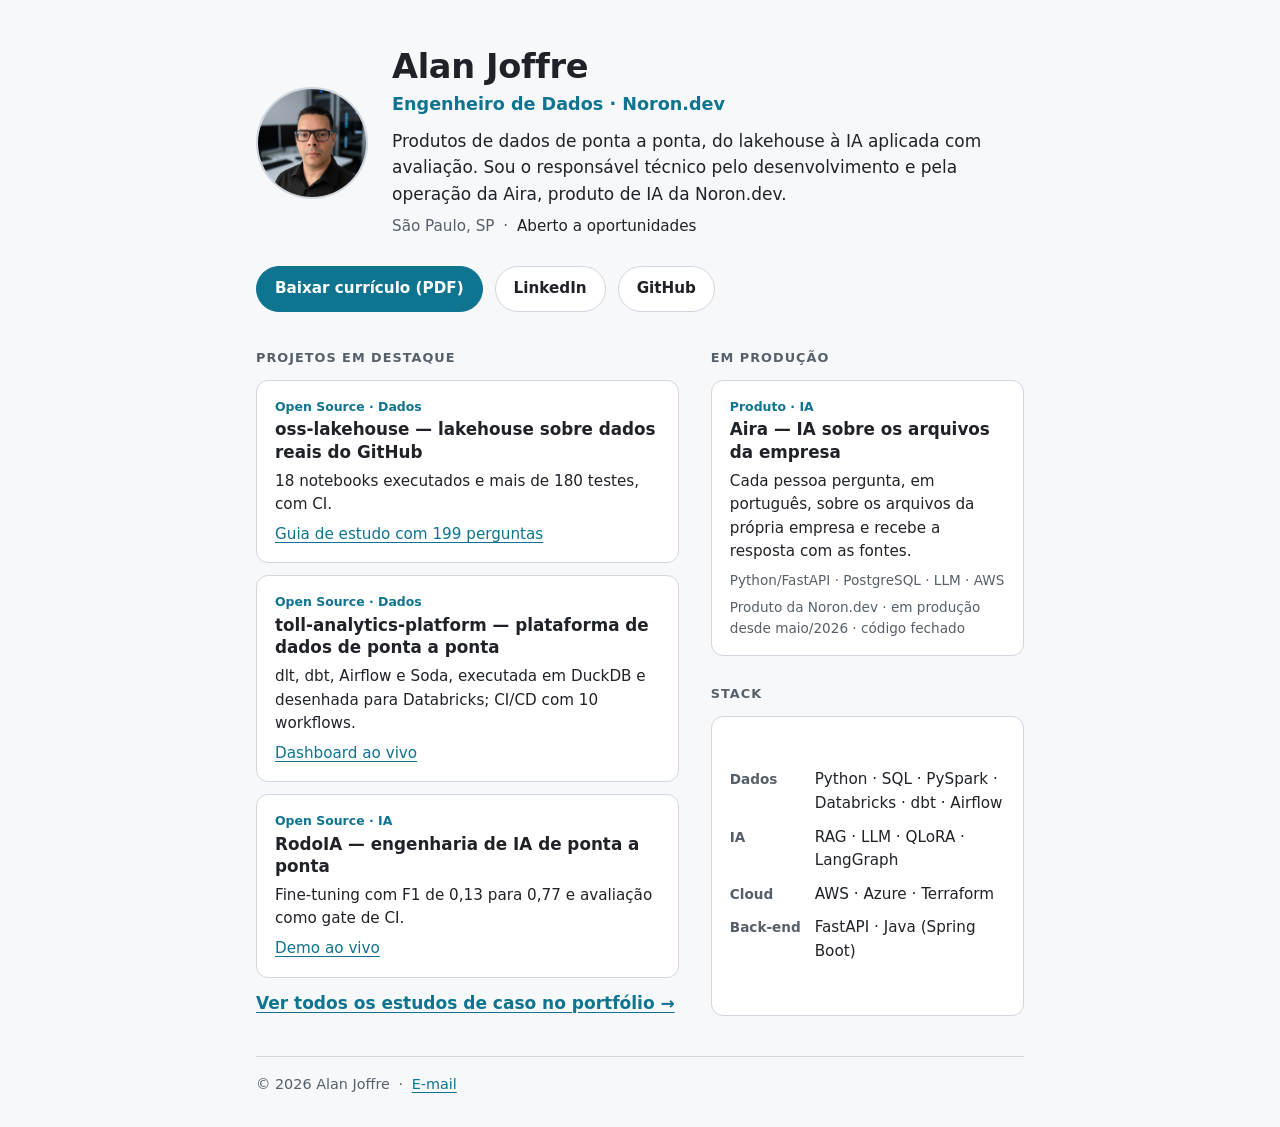
==== index.html @ bff1f3aa "Currículo: toll sem apply, stack no lugar certo, Kafka/Terraform/Power BI na SWM e IA sem nome de mo" ====
<!DOCTYPE html>
<html lang="pt-BR">
  <head>
    <meta charset="UTF-8" />
    <meta name="viewport" content="width=device-width, initial-scale=1.0" />
    <meta name="color-scheme" content="dark light" />

    <title>Alan Joffre · Engenheiro de Dados</title>
    <meta name="description" content="Alan Joffre, Engenheiro de Dados na Noron.dev: lakehouse, Data Quality e IA aplicada com avaliação." />
    <meta name="author" content="Alan Joffre" />

    <!-- Open Graph -->
    <meta property="og:type" content="website" />
    <meta property="og:url" content="https://alanjoffre.github.io/my-profile/" />
    <meta property="og:title" content="Alan Joffre · Engenheiro de Dados" />
    <meta property="og:description" content="Alan Joffre, Engenheiro de Dados na Noron.dev: lakehouse, Data Quality e IA aplicada com avaliação." />
    <meta property="og:image" content="https://alanjoffre.github.io/my-profile/assets/avatar-2026.jpg" />
    <meta name="twitter:card" content="summary" />

    <link rel="icon" href="./assets/avatar-2026.jpg" />
    <link rel="stylesheet" href="style.css" />
  </head>
  <body>
    <main id="container">
      <header class="hero">
        <img class="avatar" src="./assets/avatar-2026.jpg" alt="Alan Joffre" width="112" height="112" />
        <div class="hero-text">
          <h1>Alan Joffre</h1>
          <p class="role">Engenheiro de Dados · Noron.dev</p>
          <p class="tagline">
            Produtos de dados de ponta a ponta, do lakehouse à IA aplicada com avaliação. Sou o responsável técnico pelo
            desenvolvimento e pela operação da Aira, produto de IA da Noron.dev.
          </p>
          <p class="meta">São Paulo, SP <span class="sep">·</span> <span class="open">Aberto a oportunidades</span></p>
        </div>
      </header>

      <nav class="actions" aria-label="Links principais">
        <a class="btn primary" href="./assets/curriculo_alanjoffre_ptbr.pdf" target="_blank" rel="noopener">Baixar currículo (PDF)</a>
        <a class="btn" href="https://www.linkedin.com/in/alanjoffre" target="_blank" rel="noopener">LinkedIn</a>
        <a class="btn" href="https://github.com/alanjoffre" target="_blank" rel="noopener">GitHub</a>
      </nav>

      <div class="grid">
        <section class="projects" aria-labelledby="t-projetos">
          <h2 id="t-projetos">Projetos em destaque</h2>

          <article class="card">
            <p class="tag">Open Source · Dados</p>
            <h3><a href="https://github.com/alanjoffre/oss-lakehouse" target="_blank" rel="noopener">oss-lakehouse — lakehouse sobre dados reais do GitHub</a></h3>
            <p>18 notebooks executados e mais de 180 testes, com CI.</p>
            <p class="more"><a href="https://github.com/alanjoffre/oss-lakehouse/blob/main/GUIA_DE_ESTUDO.md" target="_blank" rel="noopener">Guia de estudo com 199 perguntas</a></p>
          </article>

          <article class="card">
            <p class="tag">Open Source · Dados</p>
            <h3><a href="https://github.com/alanjoffre/toll-analytics-platform" target="_blank" rel="noopener">toll-analytics-platform — plataforma de dados de ponta a ponta</a></h3>
            <p>dlt, dbt, Airflow e Soda, executada em DuckDB e desenhada para Databricks; CI/CD com 10 workflows.</p>
            <p class="more"><a href="https://alanjoffre.github.io/toll-analytics-platform/" target="_blank" rel="noopener">Dashboard ao vivo</a></p>
          </article>

          <article class="card">
            <p class="tag">Open Source · IA</p>
            <h3><a href="https://github.com/alanjoffre/rodoia" target="_blank" rel="noopener">RodoIA — engenharia de IA de ponta a ponta</a></h3>
            <p>Fine-tuning com F1 de 0,13 para 0,77 e avaliação como gate de CI.</p>
            <p class="more"><a href="https://huggingface.co/spaces/alanjoffre/rodoia-rag" target="_blank" rel="noopener">Demo ao vivo</a></p>
          </article>

          <p class="all"><a href="https://github.com/alanjoffre/portfolio" target="_blank" rel="noopener">Ver todos os estudos de caso no portfólio →</a></p>
        </section>

        <aside class="side">
          <section aria-labelledby="t-producao">
            <h2 id="t-producao">Em produção</h2>
            <article class="card">
              <p class="tag">Produto · IA</p>
              <h3>Aira — IA sobre os arquivos da empresa</h3>
              <p>Cada pessoa pergunta, em português, sobre os arquivos da própria empresa e recebe a resposta com as fontes.</p>
              <p class="facts">Python/FastAPI · PostgreSQL · LLM · AWS</p>
              <p class="facts">Produto da Noron.dev · em produção desde maio/2026 · código fechado</p>
            </article>
          </section>

          <section aria-labelledby="t-stack">
            <h2 id="t-stack">Stack</h2>
            <dl class="stack card">
              <dt>Dados</dt><dd>Python · SQL · PySpark · Databricks · dbt · Airflow</dd>
              <dt>IA</dt><dd>RAG · LLM · QLoRA · LangGraph</dd>
              <dt>Cloud</dt><dd>AWS · Azure · Terraform</dd>
              <dt>Back-end</dt><dd>FastAPI · Java (Spring Boot)</dd>
            </dl>
          </section>
        </aside>
      </div>

      <footer>
        <span>© <span id="year">2026</span> Alan Joffre</span>
        <span class="sep">·</span>
        <a href="mailto:alanjoffre01@gmail.com">E-mail</a>
      </footer>
    </main>

    <script src="script.js"></script>
  </body>
</html>
---- style.css ----
/* Página pessoal de Alan Joffre: cartão em uma página, fonte do sistema, tema escuro e claro. */
:root {
  --bg: #0d1117;
  --surface: #161b22;
  --border: #30363d;
  --text: #e6edf3;
  --muted: #9aa5b1;
  --accent: #22d3ee;
  --accent-ink: #0d1117;
  --link: #67e8f9;
  --radius: 12px;
  --font: system-ui, -apple-system, "Segoe UI", Roboto, "Helvetica Neue", Arial, sans-serif;
}

@media (prefers-color-scheme: light) {
  :root {
    --bg: #f6f8fa;
    --surface: #ffffff;
    --border: #d0d7de;
    --text: #1f2328;
    --muted: #57606a;
    --accent: #0e7490;
    --accent-ink: #ffffff;
    --link: #0e7490;
  }
}

* { box-sizing: border-box; }

html { -webkit-text-size-adjust: 100%; }

body {
  margin: 0;
  background: var(--bg);
  color: var(--text);
  font-family: var(--font);
  font-size: 17px;
  line-height: 1.55;
}

a { color: var(--link); text-underline-offset: 3px; }
a:hover { text-decoration-thickness: 2px; }
a:focus-visible, .btn:focus-visible { outline: 2px solid var(--accent); outline-offset: 3px; border-radius: 6px; }

#container {
  max-width: 800px;
  margin: 0 auto;
  padding: 48px 16px 32px;
}

/* Topo */
.hero { display: flex; gap: 24px; align-items: center; }
.avatar {
  width: 112px; height: 112px; flex: none;
  border-radius: 50%; object-fit: cover;
  border: 2px solid var(--border);
}
h1 { margin: 0; font-size: 2.1rem; line-height: 1.15; letter-spacing: -0.01em; }
.hero .role { margin: 4px 0 0; font-size: 1.1rem; font-weight: 600; color: var(--accent); }
.tagline { margin: 10px 0 0; color: var(--text); }
.meta { margin: 8px 0 0; color: var(--muted); font-size: 0.95rem; }
.sep { color: var(--muted); margin: 0 4px; }
.open { color: var(--text); }

/* Botões */
.actions { display: flex; flex-wrap: wrap; gap: 12px; margin: 28px 0 36px; }
.btn {
  display: inline-block; padding: 10px 18px;
  border: 1px solid var(--border); border-radius: 999px;
  background: var(--surface); color: var(--text);
  font-weight: 600; font-size: 0.95rem; text-decoration: none;
}
.btn:hover { border-color: var(--accent); }
.btn.primary { background: var(--accent); border-color: var(--accent); color: var(--accent-ink); }

/* Blocos */
.grid { display: grid; grid-template-columns: 1fr; gap: 32px; }
h2 {
  margin: 0 0 12px; font-size: 0.8rem; font-weight: 700;
  letter-spacing: 0.08em; text-transform: uppercase; color: var(--muted);
}

.card {
  padding: 16px 18px; margin: 0 0 12px;
  background: var(--surface); border: 1px solid var(--border); border-radius: var(--radius);
}
.card h3 { margin: 2px 0 6px; font-size: 1.05rem; line-height: 1.35; }
.card h3 a { color: var(--text); text-decoration: none; }
.card h3 a:hover { color: var(--link); text-decoration: underline; }
.card p { margin: 0; font-size: 0.95rem; }
.card .tag { font-size: 0.78rem; font-weight: 600; color: var(--accent); }
.card .more { margin-top: 6px; }
.card .facts { margin-top: 6px; font-size: 0.85rem; color: var(--muted); }
.all { margin: 4px 0 0; font-weight: 600; }

.side section + section { margin-top: 28px; }
.side .card { margin-bottom: 0; }
.side p { margin: 0; font-size: 0.95rem; }
.stack {
  margin: 0; font-size: 0.95rem;
  display: grid; grid-template-columns: auto 1fr;
  column-gap: 14px; row-gap: 10px;
  align-items: baseline; align-content: center;
}
.stack dt { font-size: 0.85rem; font-weight: 600; color: var(--muted); }
.stack dd { margin: 0; }

footer {
  margin-top: 40px; padding-top: 16px; border-top: 1px solid var(--border);
  color: var(--muted); font-size: 0.9rem;
}

/* Computador: dois blocos lado a lado */
@media (min-width: 760px) {
  .grid { grid-template-columns: 1.35fr 1fr; }
  .side { display: flex; flex-direction: column; }
  .side section:last-child { flex: 1; display: flex; flex-direction: column; }
  .side section:last-child .stack { flex: 1; }
}

/* Celular */
@media (max-width: 520px) {
  #container { padding-top: 32px; }
  .hero { flex-direction: column; align-items: flex-start; gap: 16px; }
  .avatar { width: 88px; height: 88px; }
  h1 { font-size: 1.8rem; }
  .actions { margin: 24px 0 28px; }
  .btn { flex: 1 1 auto; text-align: center; }
}
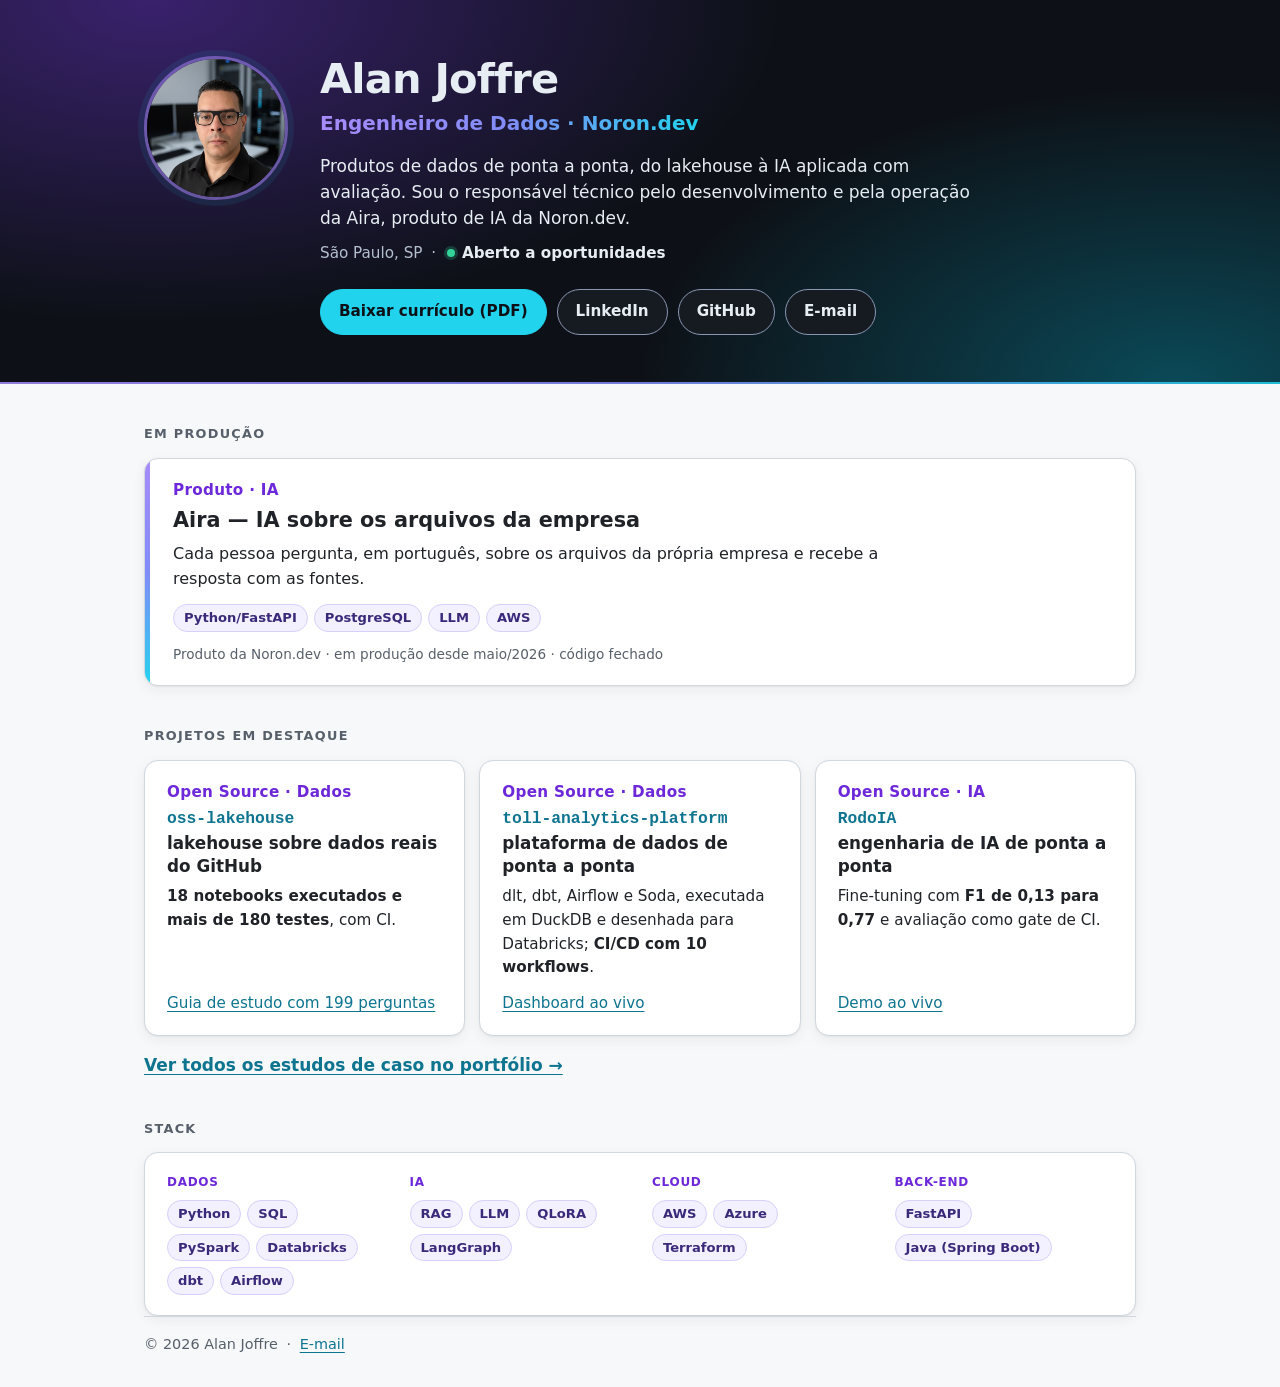
==== commit 5002301b: "Página pessoal: faixa de marca no topo e blocos de largura total Direção B da Lívia: faixa escura co" ====
--- a/index.html
+++ b/index.html
@@ -4,6 +4,7 @@
     <meta charset="UTF-8" />
     <meta name="viewport" content="width=device-width, initial-scale=1.0" />
     <meta name="color-scheme" content="dark light" />
+    <meta name="theme-color" content="#0d1117" />
 
     <title>Alan Joffre · Engenheiro de Dados</title>
     <meta name="description" content="Alan Joffre, Engenheiro de Dados na Noron.dev: lakehouse, Data Quality e IA aplicada com avaliação." />
@@ -21,9 +22,9 @@
     <link rel="stylesheet" href="style.css" />
   </head>
   <body>
-    <main id="container">
-      <header class="hero">
-        <img class="avatar" src="./assets/avatar-2026.jpg" alt="Alan Joffre" width="112" height="112" />
+    <header class="band">
+      <div class="wrap hero">
+        <img class="avatar" src="./assets/avatar-2026.jpg" alt="Alan Joffre" width="144" height="144" />
         <div class="hero-text">
           <h1>Alan Joffre</h1>
           <p class="role">Engenheiro de Dados · Noron.dev</p>
@@ -32,73 +33,76 @@
             desenvolvimento e pela operação da Aira, produto de IA da Noron.dev.
           </p>
           <p class="meta">São Paulo, SP <span class="sep">·</span> <span class="open">Aberto a oportunidades</span></p>
+          <nav class="actions" aria-label="Links principais">
+            <a class="btn primary" href="./assets/curriculo_alanjoffre_ptbr.pdf" target="_blank" rel="noopener">Baixar currículo (PDF)</a>
+            <a class="btn" href="https://www.linkedin.com/in/alanjoffre" target="_blank" rel="noopener">LinkedIn</a>
+            <a class="btn" href="https://github.com/alanjoffre" target="_blank" rel="noopener">GitHub</a>
+            <a class="btn" href="mailto:alanjoffre01@gmail.com">E-mail</a>
+          </nav>
         </div>
-      </header>
+      </div>
+    </header>
 
-      <nav class="actions" aria-label="Links principais">
-        <a class="btn primary" href="./assets/curriculo_alanjoffre_ptbr.pdf" target="_blank" rel="noopener">Baixar currículo (PDF)</a>
-        <a class="btn" href="https://www.linkedin.com/in/alanjoffre" target="_blank" rel="noopener">LinkedIn</a>
-        <a class="btn" href="https://github.com/alanjoffre" target="_blank" rel="noopener">GitHub</a>
-      </nav>
+    <main class="wrap" id="container">
+      <section class="block" aria-labelledby="t-producao">
+        <h2 id="t-producao">Em produção</h2>
+        <article class="card feature">
+          <p class="tag">Produto · IA</p>
+          <h3>Aira — IA sobre os arquivos da empresa</h3>
+          <p>Cada pessoa pergunta, em português, sobre os arquivos da própria empresa e recebe a resposta com as fontes.</p>
+          <ul class="chips" role="list" aria-label="Tecnologias da Aira">
+            <li>Python/FastAPI</li><li>PostgreSQL</li><li>LLM</li><li>AWS</li>
+          </ul>
+          <p class="facts">Produto da Noron.dev · em produção desde maio/2026 · código fechado</p>
+        </article>
+      </section>
 
-      <div class="grid">
-        <section class="projects" aria-labelledby="t-projetos">
-          <h2 id="t-projetos">Projetos em destaque</h2>
-
+      <section class="block" aria-labelledby="t-projetos">
+        <h2 id="t-projetos">Projetos em destaque</h2>
+        <div class="projects">
           <article class="card">
             <p class="tag">Open Source · Dados</p>
-            <h3><a href="https://github.com/alanjoffre/oss-lakehouse" target="_blank" rel="noopener">oss-lakehouse — lakehouse sobre dados reais do GitHub</a></h3>
-            <p>18 notebooks executados e mais de 180 testes, com CI.</p>
+            <h3><a href="https://github.com/alanjoffre/oss-lakehouse" target="_blank" rel="noopener"><span class="repo">oss-lakehouse</span><span class="dash"> — </span><span class="what">lakehouse sobre dados reais do GitHub</span></a></h3>
+            <p><strong>18 notebooks executados e mais de 180 testes</strong>, com CI.</p>
             <p class="more"><a href="https://github.com/alanjoffre/oss-lakehouse/blob/main/GUIA_DE_ESTUDO.md" target="_blank" rel="noopener">Guia de estudo com 199 perguntas</a></p>
           </article>
 
           <article class="card">
             <p class="tag">Open Source · Dados</p>
-            <h3><a href="https://github.com/alanjoffre/toll-analytics-platform" target="_blank" rel="noopener">toll-analytics-platform — plataforma de dados de ponta a ponta</a></h3>
-            <p>dlt, dbt, Airflow e Soda, executada em DuckDB e desenhada para Databricks; CI/CD com 10 workflows.</p>
+            <h3><a href="https://github.com/alanjoffre/toll-analytics-platform" target="_blank" rel="noopener"><span class="repo">toll-analytics-platform</span><span class="dash"> — </span><span class="what">plataforma de dados de ponta a ponta</span></a></h3>
+            <p>dlt, dbt, Airflow e Soda, executada em DuckDB e desenhada para Databricks; <strong>CI/CD com 10 workflows</strong>.</p>
             <p class="more"><a href="https://alanjoffre.github.io/toll-analytics-platform/" target="_blank" rel="noopener">Dashboard ao vivo</a></p>
           </article>
 
           <article class="card">
             <p class="tag">Open Source · IA</p>
-            <h3><a href="https://github.com/alanjoffre/rodoia" target="_blank" rel="noopener">RodoIA — engenharia de IA de ponta a ponta</a></h3>
-            <p>Fine-tuning com F1 de 0,13 para 0,77 e avaliação como gate de CI.</p>
+            <h3><a href="https://github.com/alanjoffre/rodoia" target="_blank" rel="noopener"><span class="repo">RodoIA</span><span class="dash"> — </span><span class="what">engenharia de IA de ponta a ponta</span></a></h3>
+            <p>Fine-tuning com <strong>F1 de 0,13 para 0,77</strong> e avaliação como gate de CI.</p>
             <p class="more"><a href="https://huggingface.co/spaces/alanjoffre/rodoia-rag" target="_blank" rel="noopener">Demo ao vivo</a></p>
           </article>
+        </div>
+        <p class="all"><a href="https://github.com/alanjoffre/portfolio" target="_blank" rel="noopener">Ver todos os estudos de caso no portfólio →</a></p>
+      </section>
 
-          <p class="all"><a href="https://github.com/alanjoffre/portfolio" target="_blank" rel="noopener">Ver todos os estudos de caso no portfólio →</a></p>
-        </section>
+      <section class="block" aria-labelledby="t-stack">
+        <h2 id="t-stack">Stack</h2>
+        <dl class="stack card">
+          <div><dt>Dados</dt><dd><ul class="chips" role="list"><li>Python</li><li>SQL</li><li>PySpark</li><li>Databricks</li><li>dbt</li><li>Airflow</li></ul></dd></div>
+          <div><dt>IA</dt><dd><ul class="chips" role="list"><li>RAG</li><li>LLM</li><li>QLoRA</li><li>LangGraph</li></ul></dd></div>
+          <div><dt>Cloud</dt><dd><ul class="chips" role="list"><li>AWS</li><li>Azure</li><li>Terraform</li></ul></dd></div>
+          <div><dt>Back-end</dt><dd><ul class="chips" role="list"><li>FastAPI</li><li>Java (Spring Boot)</li></ul></dd></div>
+        </dl>
+      </section>
 
-        <aside class="side">
-          <section aria-labelledby="t-producao">
-            <h2 id="t-producao">Em produção</h2>
-            <article class="card">
-              <p class="tag">Produto · IA</p>
-              <h3>Aira — IA sobre os arquivos da empresa</h3>
-              <p>Cada pessoa pergunta, em português, sobre os arquivos da própria empresa e recebe a resposta com as fontes.</p>
-              <p class="facts">Python/FastAPI · PostgreSQL · LLM · AWS</p>
-              <p class="facts">Produto da Noron.dev · em produção desde maio/2026 · código fechado</p>
-            </article>
-          </section>
+    </main>
 
-          <section aria-labelledby="t-stack">
-            <h2 id="t-stack">Stack</h2>
-            <dl class="stack card">
-              <dt>Dados</dt><dd>Python · SQL · PySpark · Databricks · dbt · Airflow</dd>
-              <dt>IA</dt><dd>RAG · LLM · QLoRA · LangGraph</dd>
-              <dt>Cloud</dt><dd>AWS · Azure · Terraform</dd>
-              <dt>Back-end</dt><dd>FastAPI · Java (Spring Boot)</dd>
-            </dl>
-          </section>
-        </aside>
-      </div>
-
-      <footer>
+    <footer class="wrap">
+      <div class="foot">
         <span>© <span id="year">2026</span> Alan Joffre</span>
         <span class="sep">·</span>
         <a href="mailto:alanjoffre01@gmail.com">E-mail</a>
-      </footer>
-    </main>
+      </div>
+    </footer>
 
     <script src="script.js"></script>
   </body>
--- a/style.css
+++ b/style.css
@@ -1,4 +1,4 @@
-/* Página pessoal de Alan Joffre: cartão em uma página, fonte do sistema, tema escuro e claro. */
+/* Página pessoal de Alan Joffre: faixa de marca no topo (a mesma do banner do LinkedIn) e blocos de largura total. */
 :root {
   --bg: #0d1117;
   --surface: #161b22;
@@ -6,10 +6,23 @@
   --text: #e6edf3;
   --muted: #9aa5b1;
   --accent: #22d3ee;
-  --accent-ink: #0d1117;
+  --violet: #a78bfa;
   --link: #67e8f9;
-  --radius: 12px;
-  --font: system-ui, -apple-system, "Segoe UI", Roboto, "Helvetica Neue", Arial, sans-serif;
+  --chip-bg: rgba(129, 140, 248, 0.12);
+  --chip-border: rgba(129, 140, 248, 0.35);
+  --chip-text: #dbe1ff;
+  --shadow: none;
+  --radius: 14px;
+  --font: "Segoe UI", system-ui, -apple-system, Roboto, "Helvetica Neue", Arial, sans-serif;
+  --mono: ui-monospace, "Cascadia Code", "SFMono-Regular", Consolas, "Liberation Mono", monospace;
+  --brand: linear-gradient(90deg, #a78bfa 0%, #818cf8 50%, #22d3ee 100%);
+
+  /* A faixa do topo é escura nos dois temas, como o banner. */
+  --band-bg: #0d1117;
+  --band-text: #e6edf3;
+  --band-muted: #b4bfd0;
+  --band-btn: #161b22;
+  --band-btn-border: #8a97b3;
 }
 
 @media (prefers-color-scheme: light) {
@@ -20,8 +33,12 @@
     --text: #1f2328;
     --muted: #57606a;
     --accent: #0e7490;
-    --accent-ink: #ffffff;
+    --violet: #6d28d9;
     --link: #0e7490;
+    --chip-bg: #f3f0ff;
+    --chip-border: #d9cffd;
+    --chip-text: #3b2a7a;
+    --shadow: 0 1px 2px rgba(31, 35, 40, 0.06), 0 4px 14px rgba(31, 35, 40, 0.06);
   }
 }
 
@@ -40,90 +57,169 @@
 
 a { color: var(--link); text-underline-offset: 3px; }
 a:hover { text-decoration-thickness: 2px; }
-a:focus-visible, .btn:focus-visible { outline: 2px solid var(--accent); outline-offset: 3px; border-radius: 6px; }
-
-#container {
-  max-width: 800px;
-  margin: 0 auto;
-  padding: 48px 16px 32px;
-}
-
-/* Topo */
-.hero { display: flex; gap: 24px; align-items: center; }
+a:focus-visible { outline: 2px solid var(--accent); outline-offset: 3px; border-radius: 6px; }
+
+.wrap { max-width: 1040px; margin: 0 auto; padding-left: 24px; padding-right: 24px; }
+
+/* Faixa de marca */
+.band {
+  position: relative;
+  background:
+    radial-gradient(ellipse 70% 120% at 12% 0%, rgba(124, 58, 237, 0.40), rgba(124, 58, 237, 0) 70%),
+    radial-gradient(ellipse 60% 110% at 92% 100%, rgba(6, 182, 212, 0.34), rgba(6, 182, 212, 0) 70%),
+    var(--band-bg);
+  color: var(--band-text);
+  border-bottom: 1px solid #1f2a3d;
+}
+.band::after {
+  content: ""; position: absolute; left: 0; right: 0; bottom: -1px; height: 2px;
+  background: var(--brand); opacity: 0.85;
+}
+.hero { display: flex; gap: 32px; align-items: flex-start; padding-top: 56px; padding-bottom: 48px; }
 .avatar {
-  width: 112px; height: 112px; flex: none;
+  width: 144px; height: 144px; flex: none;
   border-radius: 50%; object-fit: cover;
-  border: 2px solid var(--border);
-}
-h1 { margin: 0; font-size: 2.1rem; line-height: 1.15; letter-spacing: -0.01em; }
-.hero .role { margin: 4px 0 0; font-size: 1.1rem; font-weight: 600; color: var(--accent); }
-.tagline { margin: 10px 0 0; color: var(--text); }
-.meta { margin: 8px 0 0; color: var(--muted); font-size: 0.95rem; }
-.sep { color: var(--muted); margin: 0 4px; }
-.open { color: var(--text); }
-
-/* Botões */
-.actions { display: flex; flex-wrap: wrap; gap: 12px; margin: 28px 0 36px; }
+  border: 3px solid rgba(167, 139, 250, 0.55);
+  box-shadow: 0 0 0 6px rgba(34, 211, 238, 0.08);
+}
+h1 { margin: 0; font-size: 2.6rem; line-height: 1.1; letter-spacing: -0.02em; color: var(--band-text); }
+.role { margin: 6px 0 0; font-size: 1.25rem; font-weight: 700; color: #a5b4fc; }
+@supports ((-webkit-background-clip: text) or (background-clip: text)) {
+  .role {
+    background: var(--brand);
+    -webkit-background-clip: text; background-clip: text;
+    -webkit-text-fill-color: transparent; color: transparent;
+    width: fit-content;
+  }
+}
+.tagline { margin: 14px 0 0; max-width: 62ch; color: var(--band-text); }
+.meta { margin: 10px 0 0; color: var(--band-muted); font-size: 0.95rem; }
+.sep { margin: 0 4px; }
+.open { color: var(--band-text); font-weight: 600; }
+.open::before {
+  content: ""; display: inline-block; width: 8px; height: 8px; margin: 0 7px 1px 2px;
+  border-radius: 50%; background: #34d399; box-shadow: 0 0 0 3px rgba(52, 211, 153, 0.22);
+}
+
+/* Botões (na faixa) */
+.actions { display: flex; flex-wrap: wrap; gap: 10px; margin-top: 24px; }
 .btn {
   display: inline-block; padding: 10px 18px;
-  border: 1px solid var(--border); border-radius: 999px;
-  background: var(--surface); color: var(--text);
+  border: 1px solid var(--band-btn-border); border-radius: 999px;
+  background: var(--band-btn); color: var(--band-text);
   font-weight: 600; font-size: 0.95rem; text-decoration: none;
-}
-.btn:hover { border-color: var(--accent); }
-.btn.primary { background: var(--accent); border-color: var(--accent); color: var(--accent-ink); }
+  transition: border-color 0.15s, background-color 0.15s;
+}
+.btn:hover { border-color: #22d3ee; background: #1b2330; text-decoration: none; }
+.btn.primary { background: #22d3ee; border-color: #22d3ee; color: #0d1117; }
+.btn.primary:hover { background: #67e8f9; border-color: #67e8f9; }
+.btn:focus-visible { outline: 2px solid #22d3ee; outline-offset: 3px; }
 
 /* Blocos */
-.grid { display: grid; grid-template-columns: 1fr; gap: 32px; }
+main { padding-top: 40px; }
+.block + .block { margin-top: 40px; }
 h2 {
-  margin: 0 0 12px; font-size: 0.8rem; font-weight: 700;
-  letter-spacing: 0.08em; text-transform: uppercase; color: var(--muted);
+  margin: 0 0 14px; font-size: 0.8rem; font-weight: 700;
+  letter-spacing: 0.1em; text-transform: uppercase; color: var(--muted);
 }
 
 .card {
-  padding: 16px 18px; margin: 0 0 12px;
+  padding: 20px 22px; margin: 0;
   background: var(--surface); border: 1px solid var(--border); border-radius: var(--radius);
-}
-.card h3 { margin: 2px 0 6px; font-size: 1.05rem; line-height: 1.35; }
+  box-shadow: var(--shadow);
+}
+.card h3 { margin: 4px 0 8px; font-size: 1.05rem; line-height: 1.35; }
 .card h3 a { color: var(--text); text-decoration: none; }
-.card h3 a:hover { color: var(--link); text-decoration: underline; }
+.card h3 a:hover .repo { text-decoration: underline; text-decoration-thickness: 2px; }
 .card p { margin: 0; font-size: 0.95rem; }
-.card .tag { font-size: 0.78rem; font-weight: 600; color: var(--accent); }
-.card .more { margin-top: 6px; }
-.card .facts { margin-top: 6px; font-size: 0.85rem; color: var(--muted); }
-.all { margin: 4px 0 0; font-weight: 600; }
-
-.side section + section { margin-top: 28px; }
-.side .card { margin-bottom: 0; }
-.side p { margin: 0; font-size: 0.95rem; }
-.stack {
-  margin: 0; font-size: 0.95rem;
-  display: grid; grid-template-columns: auto 1fr;
-  column-gap: 14px; row-gap: 10px;
-  align-items: baseline; align-content: center;
-}
-.stack dt { font-size: 0.85rem; font-weight: 600; color: var(--muted); }
+.card strong { font-weight: 700; color: var(--text); }
+.tag { font-size: 0.75rem; font-weight: 600; letter-spacing: 0.02em; color: var(--violet); }
+.card .more { margin-top: 12px; }
+.card .facts { margin-top: 12px; font-size: 0.85rem; color: var(--muted); }
+
+/* Nome do repositório em monoespaçada, descrição embaixo (o travessão fica para o leitor de tela) */
+.repo { display: block; font-family: var(--mono); font-size: 1.02rem; color: var(--link); overflow-wrap: anywhere; }
+.what { display: block; margin-top: 2px; font-weight: 600; }
+.dash {
+  position: absolute; width: 1px; height: 1px; overflow: hidden;
+  clip: rect(0 0 0 0); clip-path: inset(50%); white-space: nowrap;
+}
+
+/* Aira em destaque: borda esquerda com o gradiente da marca */
+.feature { position: relative; padding-left: 28px; overflow: hidden; }
+.feature::before {
+  content: ""; position: absolute; left: 0; top: 0; bottom: 0; width: 5px;
+  background: linear-gradient(180deg, #a78bfa, #818cf8 50%, #22d3ee);
+}
+.feature h3 { font-size: 1.3rem; }
+.feature > p:not(.tag):not(.facts) { font-size: 1rem; max-width: 70ch; }
+
+/* Chips */
+.chips { list-style: none; margin: 12px 0 0; padding: 0; display: flex; flex-wrap: wrap; gap: 6px; }
+.chips li {
+  padding: 3px 10px; border-radius: 999px;
+  background: var(--chip-bg); border: 1px solid var(--chip-border); color: var(--chip-text);
+  font-size: 0.82rem; font-weight: 600; line-height: 1.5;
+}
+
+/* Projetos: 3 colunas da mesma altura no computador */
+.projects { display: grid; grid-template-columns: 1fr; gap: 14px; }
+.projects .card { display: flex; flex-direction: column; }
+.projects .card .more { margin-top: auto; padding-top: 12px; }
+.all { margin: 16px 0 0; font-weight: 600; }
+
+/* Stack em grupos */
+.stack { display: grid; grid-template-columns: 1fr; gap: 18px; }
+.stack dt { font-size: 0.75rem; font-weight: 700; letter-spacing: 0.06em; text-transform: uppercase; color: var(--violet); }
 .stack dd { margin: 0; }
-
-footer {
-  margin-top: 40px; padding-top: 16px; border-top: 1px solid var(--border);
-  color: var(--muted); font-size: 0.9rem;
-}
-
-/* Computador: dois blocos lado a lado */
-@media (min-width: 760px) {
-  .grid { grid-template-columns: 1.35fr 1fr; }
-  .side { display: flex; flex-direction: column; }
-  .side section:last-child { flex: 1; display: flex; flex-direction: column; }
-  .side section:last-child .stack { flex: 1; }
+.stack .chips { margin-top: 8px; }
+
+footer { margin-top: 48px; padding-bottom: 32px; color: var(--muted); font-size: 0.9rem; }
+.foot { padding-top: 16px; border-top: 1px solid var(--border); }
+
+/* Tablet */
+@media (min-width: 600px) {
+  .stack { grid-template-columns: repeat(2, 1fr); }
+}
+
+/* Computador */
+@media (min-width: 880px) {
+  .projects { grid-template-columns: repeat(3, 1fr); }
+  .stack { grid-template-columns: repeat(4, 1fr); gap: 24px; }
 }
 
 /* Celular */
-@media (max-width: 520px) {
-  #container { padding-top: 32px; }
-  .hero { flex-direction: column; align-items: flex-start; gap: 16px; }
-  .avatar { width: 88px; height: 88px; }
-  h1 { font-size: 1.8rem; }
-  .actions { margin: 24px 0 28px; }
+@media (max-width: 600px) {
+  .wrap { padding-left: 16px; padding-right: 16px; }
+  .hero { flex-direction: column; gap: 18px; padding-top: 36px; padding-bottom: 32px; }
+  .avatar { width: 104px; height: 104px; }
+  h1 { font-size: 2rem; }
+  .role { font-size: 1.1rem; }
+  main { padding-top: 28px; }
+  .block + .block { margin-top: 32px; }
+  .card { padding: 18px; }
+  .feature { padding-left: 24px; }
+}
+
+/* Até 760 px: currículo sozinho na linha, os outros 3 botões embaixo */
+@media (max-width: 760px) {
   .btn { flex: 1 1 auto; text-align: center; }
-}
+  .btn.primary { flex-basis: 100%; }
+}
+
+@media (prefers-reduced-motion: reduce) {
+  .btn { transition: none; }
+}
+
+/* Alto contraste do Windows e impressão: o cargo em gradiente não pode sumir */
+@media (forced-colors: active) {
+  .role { background: none; -webkit-text-fill-color: currentColor; color: CanvasText; }
+}
+@media print {
+  .band { background: none; color: #000; border-bottom: 1px solid #000; }
+  .band::after { display: none; }
+  h1, .tagline, .meta, .open { color: #000; }
+  .role { background: none; -webkit-text-fill-color: #000; color: #000; }
+  .btn { border-color: #000; background: none; color: #000; }
+  .btn.primary { background: none; color: #000; }
+}
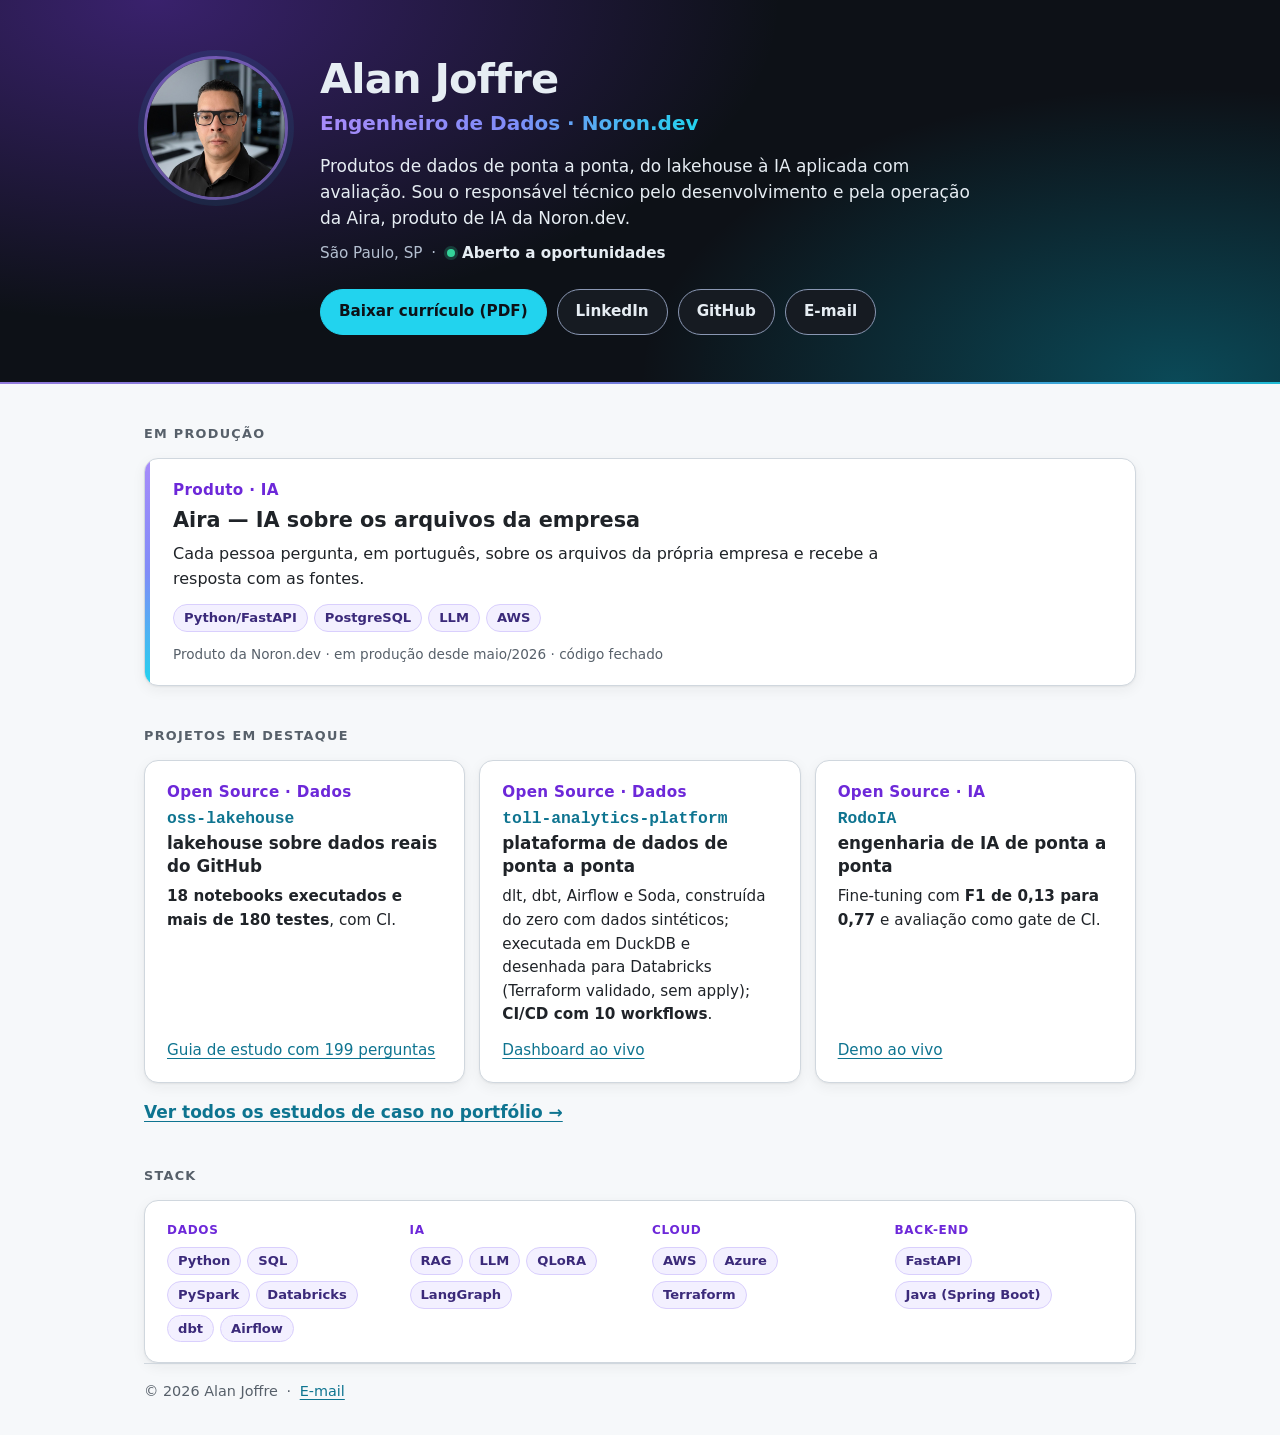
==== commit 4e37d0aa: "Imagem de pré-visualização e ícones, (Data Engineer) no título, frase única do toll e currículo atua" ====
--- a/index.html
+++ b/index.html
@@ -6,19 +6,28 @@
     <meta name="color-scheme" content="dark light" />
     <meta name="theme-color" content="#0d1117" />
 
-    <title>Alan Joffre · Engenheiro de Dados</title>
+    <title>Alan Joffre · Engenheiro de Dados (Data Engineer)</title>
     <meta name="description" content="Alan Joffre, Engenheiro de Dados na Noron.dev: lakehouse, Data Quality e IA aplicada com avaliação." />
     <meta name="author" content="Alan Joffre" />
 
     <!-- Open Graph -->
     <meta property="og:type" content="website" />
     <meta property="og:url" content="https://alanjoffre.github.io/my-profile/" />
-    <meta property="og:title" content="Alan Joffre · Engenheiro de Dados" />
+    <meta property="og:site_name" content="Alan Joffre" />
+    <meta property="og:locale" content="pt_BR" />
+    <meta property="og:title" content="Alan Joffre · Engenheiro de Dados (Data Engineer)" />
     <meta property="og:description" content="Alan Joffre, Engenheiro de Dados na Noron.dev: lakehouse, Data Quality e IA aplicada com avaliação." />
-    <meta property="og:image" content="https://alanjoffre.github.io/my-profile/assets/avatar-2026.jpg" />
-    <meta name="twitter:card" content="summary" />
+    <meta property="og:image" content="https://alanjoffre.github.io/my-profile/assets/og-alanjoffre-v1.png" />
+    <meta property="og:image:type" content="image/png" />
+    <meta property="og:image:width" content="1200" />
+    <meta property="og:image:height" content="630" />
+    <meta property="og:image:alt" content="Alan Joffre, Engenheiro de Dados. Noron.dev, São Paulo, SP." />
+    <meta name="twitter:card" content="summary_large_image" />
+    <meta name="twitter:image:alt" content="Alan Joffre, Engenheiro de Dados. Noron.dev, São Paulo, SP." />
 
-    <link rel="icon" href="./assets/avatar-2026.jpg" />
+    <link rel="icon" href="./assets/favicon-32.png" sizes="32x32" type="image/png" />
+    <link rel="icon" href="./assets/favicon.svg" type="image/svg+xml" />
+    <link rel="apple-touch-icon" href="./assets/apple-touch-icon.png" />
     <link rel="stylesheet" href="style.css" />
   </head>
   <body>
@@ -70,7 +79,7 @@
           <article class="card">
             <p class="tag">Open Source · Dados</p>
             <h3><a href="https://github.com/alanjoffre/toll-analytics-platform" target="_blank" rel="noopener"><span class="repo">toll-analytics-platform</span><span class="dash"> — </span><span class="what">plataforma de dados de ponta a ponta</span></a></h3>
-            <p>dlt, dbt, Airflow e Soda, executada em DuckDB e desenhada para Databricks; <strong>CI/CD com 10 workflows</strong>.</p>
+            <p>dlt, dbt, Airflow e Soda, construída do zero com dados sintéticos; executada em DuckDB e desenhada para Databricks (Terraform validado, sem apply); <strong>CI/CD com 10 workflows</strong>.</p>
             <p class="more"><a href="https://alanjoffre.github.io/toll-analytics-platform/" target="_blank" rel="noopener">Dashboard ao vivo</a></p>
           </article>
 
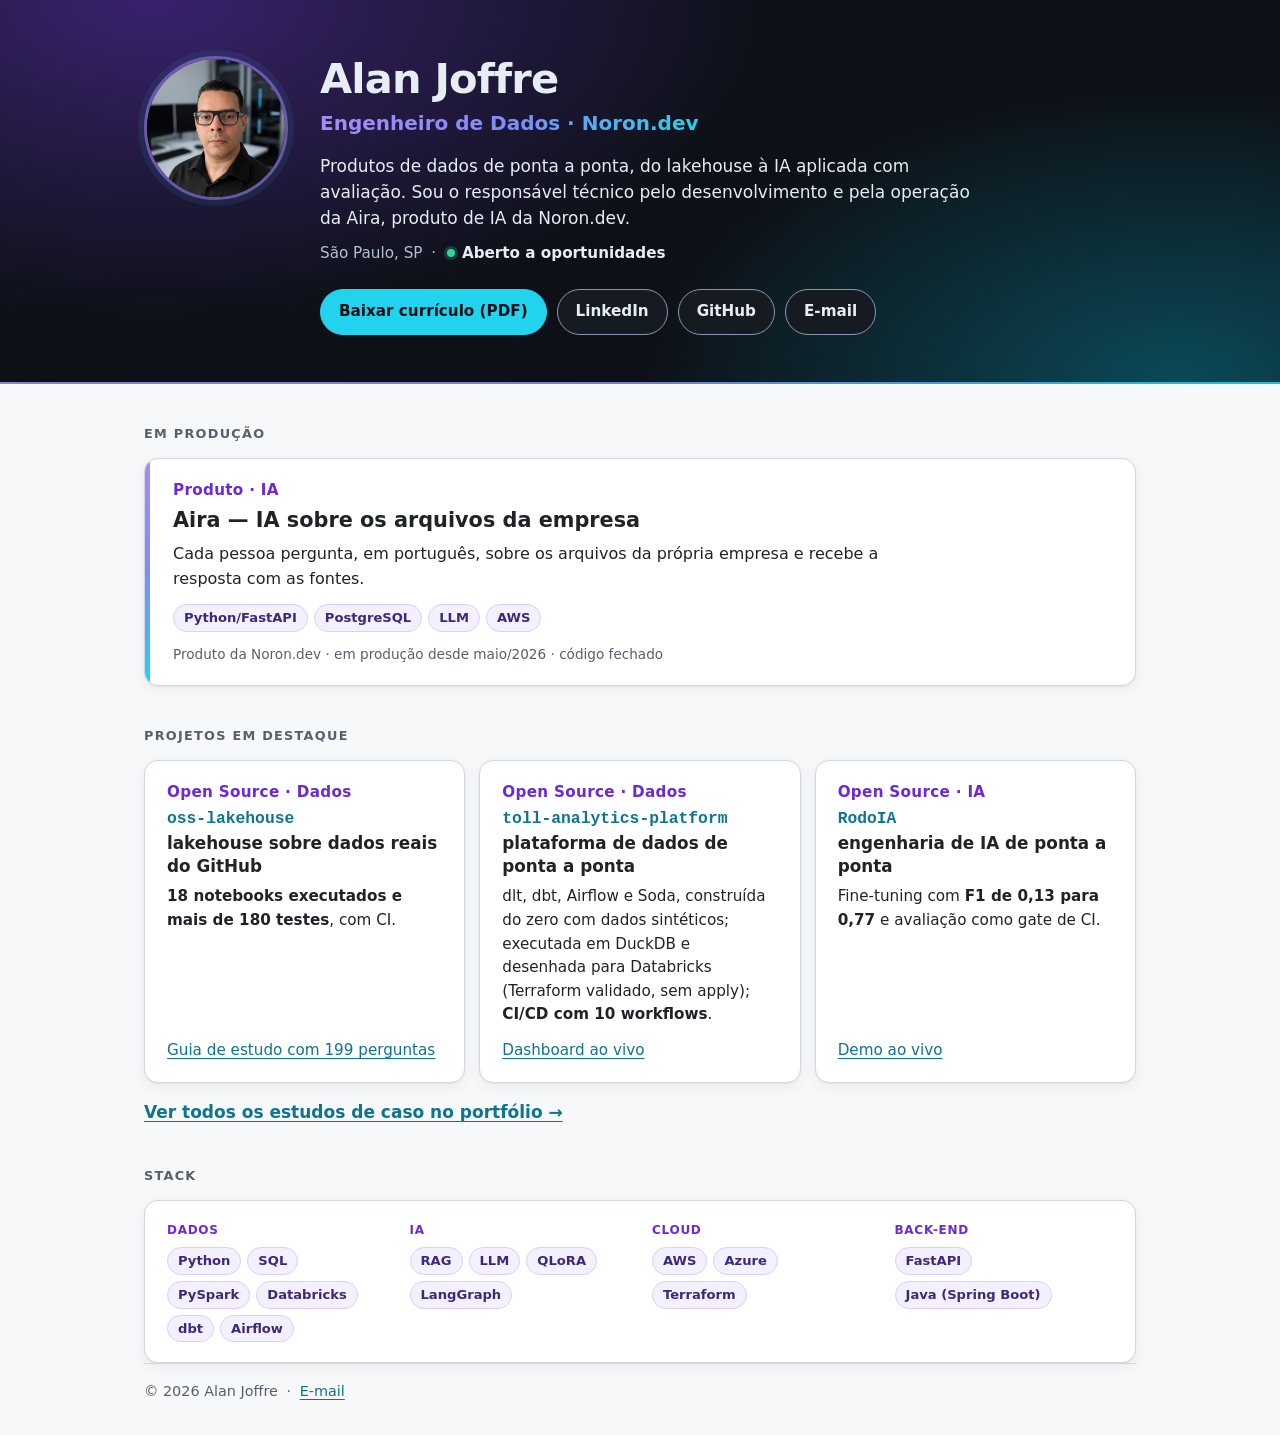
==== commit e26d45ce: "Foto do perfil em recorte quadrado (avatar-2026-v2) O arquivo publicado passa a ter só o quadrado qu" ====
--- a/index.html
+++ b/index.html
@@ -33,7 +33,7 @@
   <body>
     <header class="band">
       <div class="wrap hero">
-        <img class="avatar" src="./assets/avatar-2026.jpg" alt="Alan Joffre" width="144" height="144" />
+        <img class="avatar" src="./assets/avatar-2026-v2.jpg" alt="Alan Joffre" width="144" height="144" />
         <div class="hero-text">
           <h1>Alan Joffre</h1>
           <p class="role">Engenheiro de Dados · Noron.dev</p>
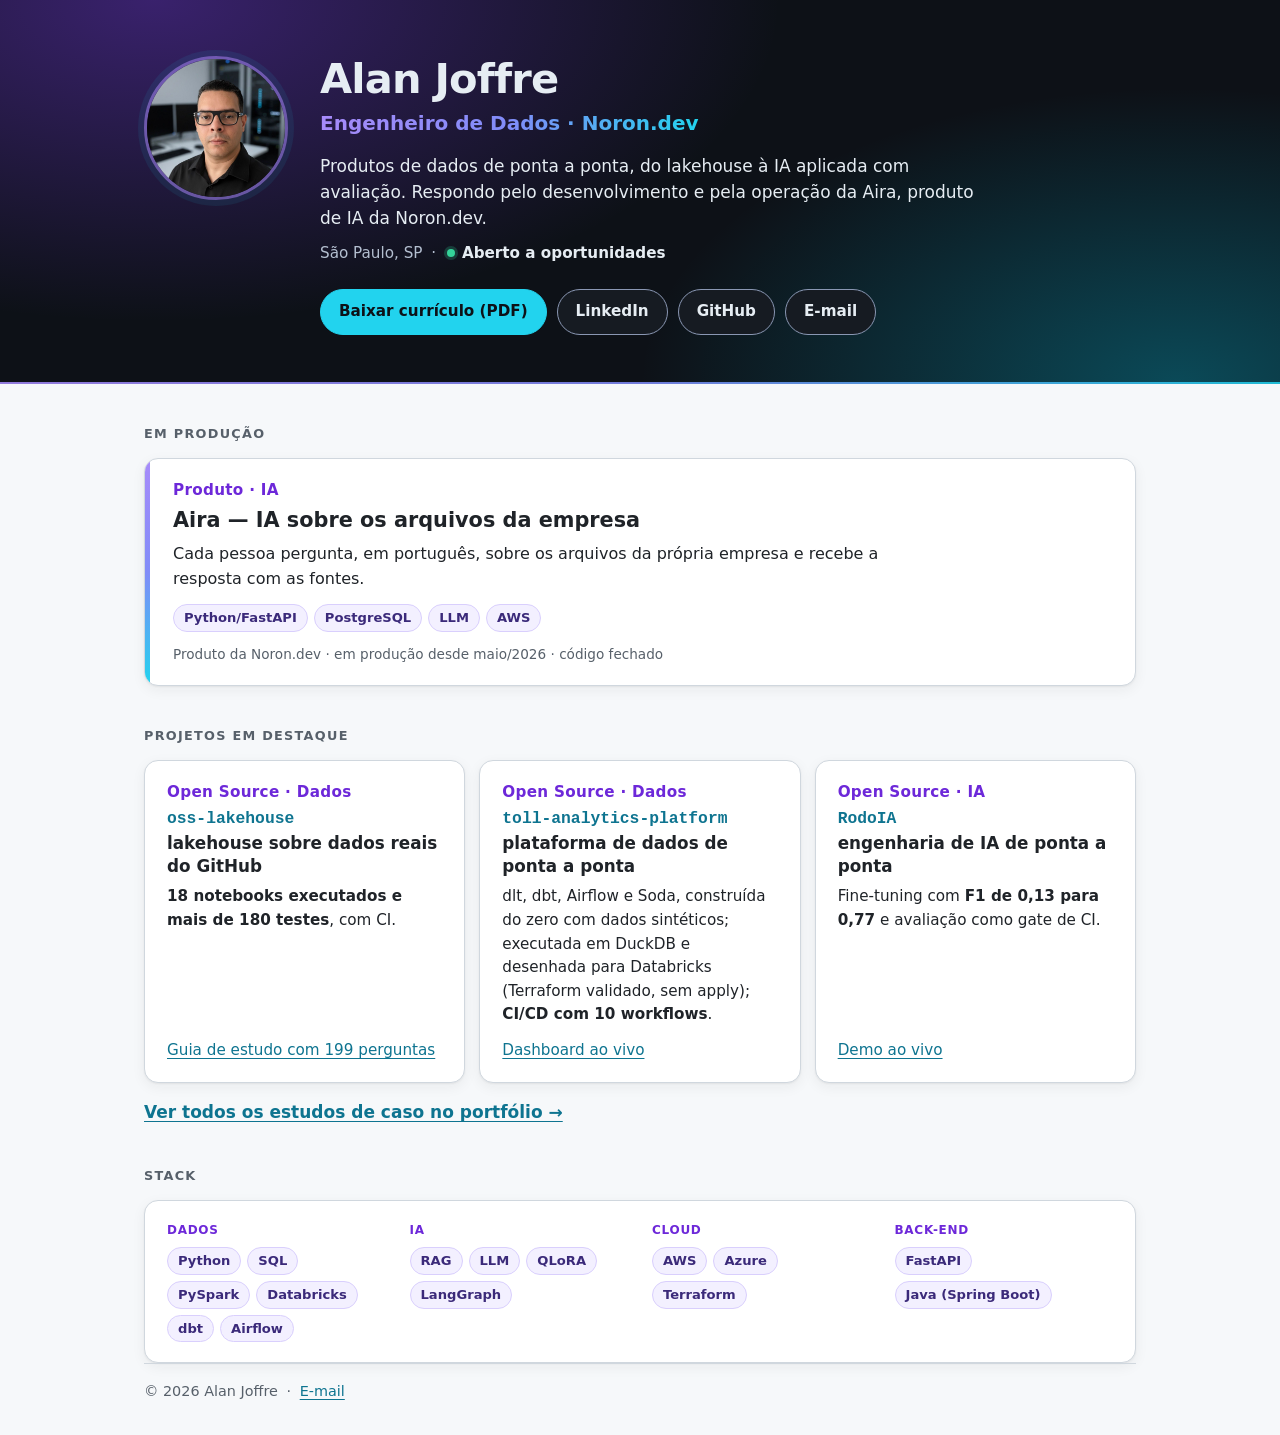
==== commit 353e3ec8: "docs: "Respondo pelo desenvolvimento e pela operação" no lugar de "responsável técnico" Co-Authored-" ====
--- a/index.html
+++ b/index.html
@@ -38,7 +38,7 @@
           <h1>Alan Joffre</h1>
           <p class="role">Engenheiro de Dados · Noron.dev</p>
           <p class="tagline">
-            Produtos de dados de ponta a ponta, do lakehouse à IA aplicada com avaliação. Sou o responsável técnico pelo
+            Produtos de dados de ponta a ponta, do lakehouse à IA aplicada com avaliação. Respondo pelo
             desenvolvimento e pela operação da Aira, produto de IA da Noron.dev.
           </p>
           <p class="meta">São Paulo, SP <span class="sep">·</span> <span class="open">Aberto a oportunidades</span></p>
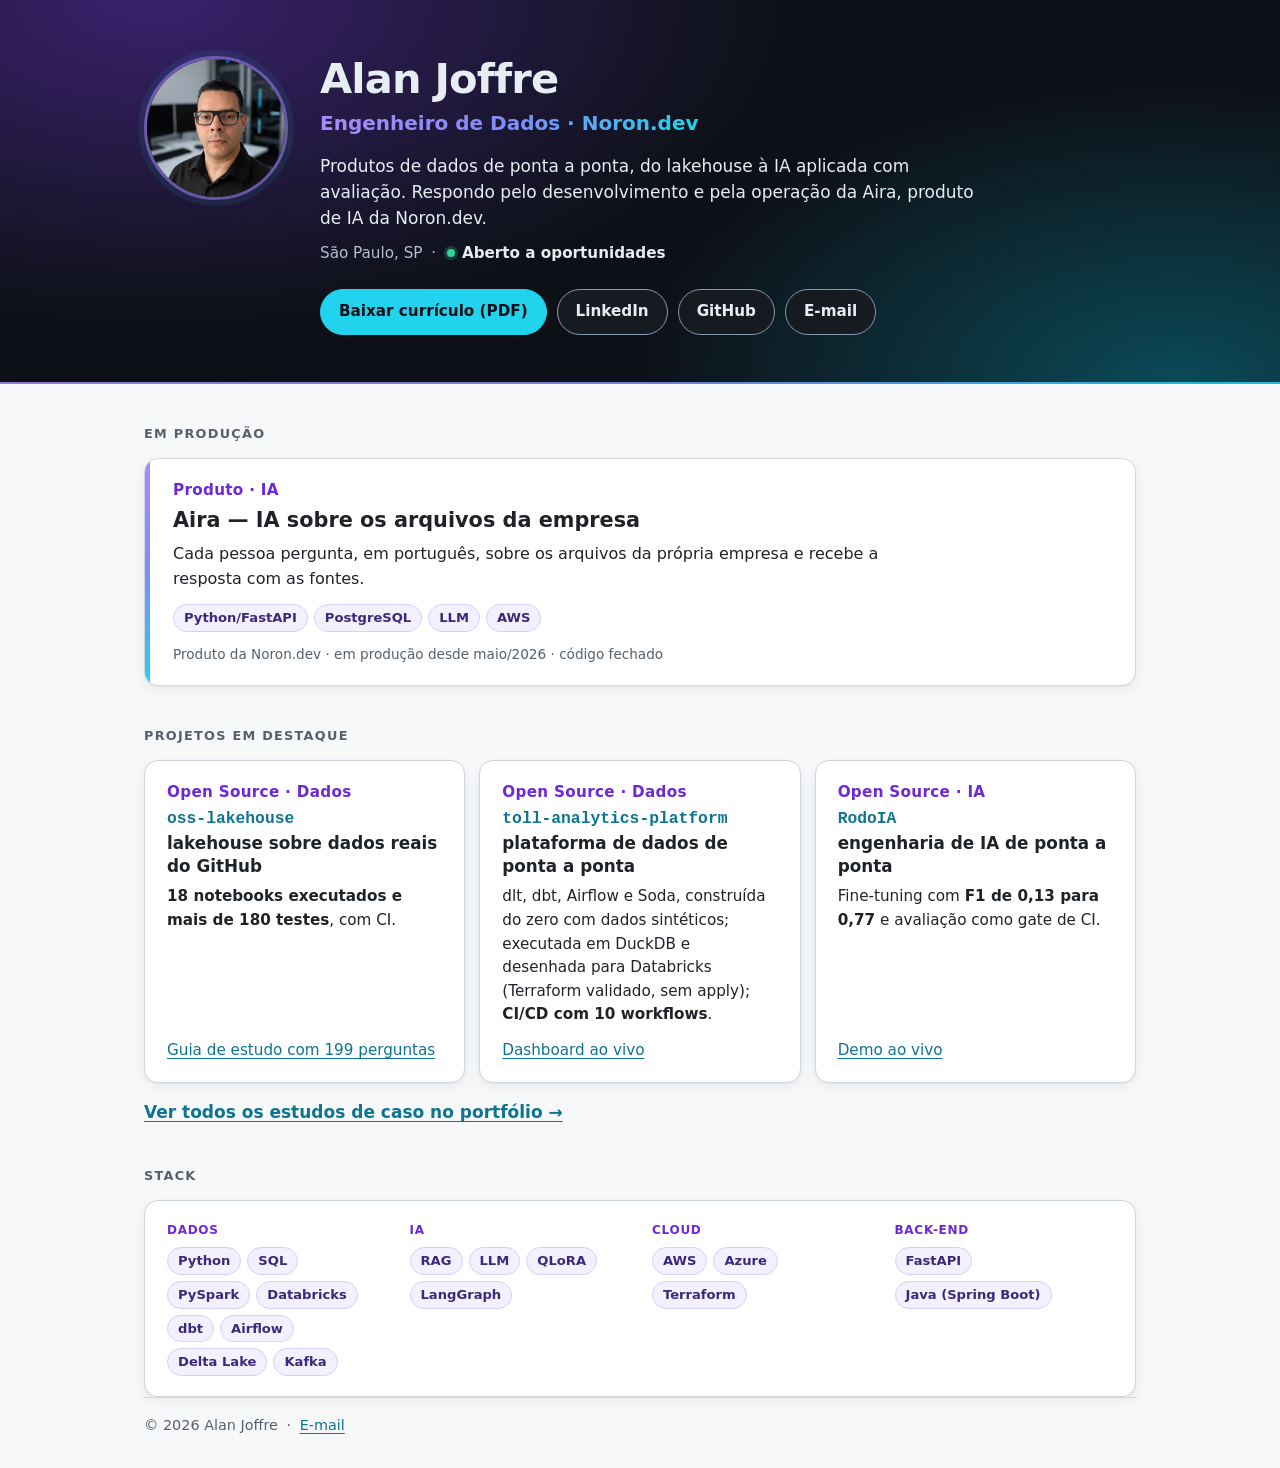
==== commit dc80ad4e: "Currículo: projeto pg-cdc-lakehouse (CDC) e Debezium; chips Delta Lake e Kafka O RodoIA fica com 1 b" ====
--- a/index.html
+++ b/index.html
@@ -96,7 +96,7 @@
       <section class="block" aria-labelledby="t-stack">
         <h2 id="t-stack">Stack</h2>
         <dl class="stack card">
-          <div><dt>Dados</dt><dd><ul class="chips" role="list"><li>Python</li><li>SQL</li><li>PySpark</li><li>Databricks</li><li>dbt</li><li>Airflow</li></ul></dd></div>
+          <div><dt>Dados</dt><dd><ul class="chips" role="list"><li>Python</li><li>SQL</li><li>PySpark</li><li>Databricks</li><li>dbt</li><li>Airflow</li><li>Delta Lake</li><li>Kafka</li></ul></dd></div>
           <div><dt>IA</dt><dd><ul class="chips" role="list"><li>RAG</li><li>LLM</li><li>QLoRA</li><li>LangGraph</li></ul></dd></div>
           <div><dt>Cloud</dt><dd><ul class="chips" role="list"><li>AWS</li><li>Azure</li><li>Terraform</li></ul></dd></div>
           <div><dt>Back-end</dt><dd><ul class="chips" role="list"><li>FastAPI</li><li>Java (Spring Boot)</li></ul></dd></div>
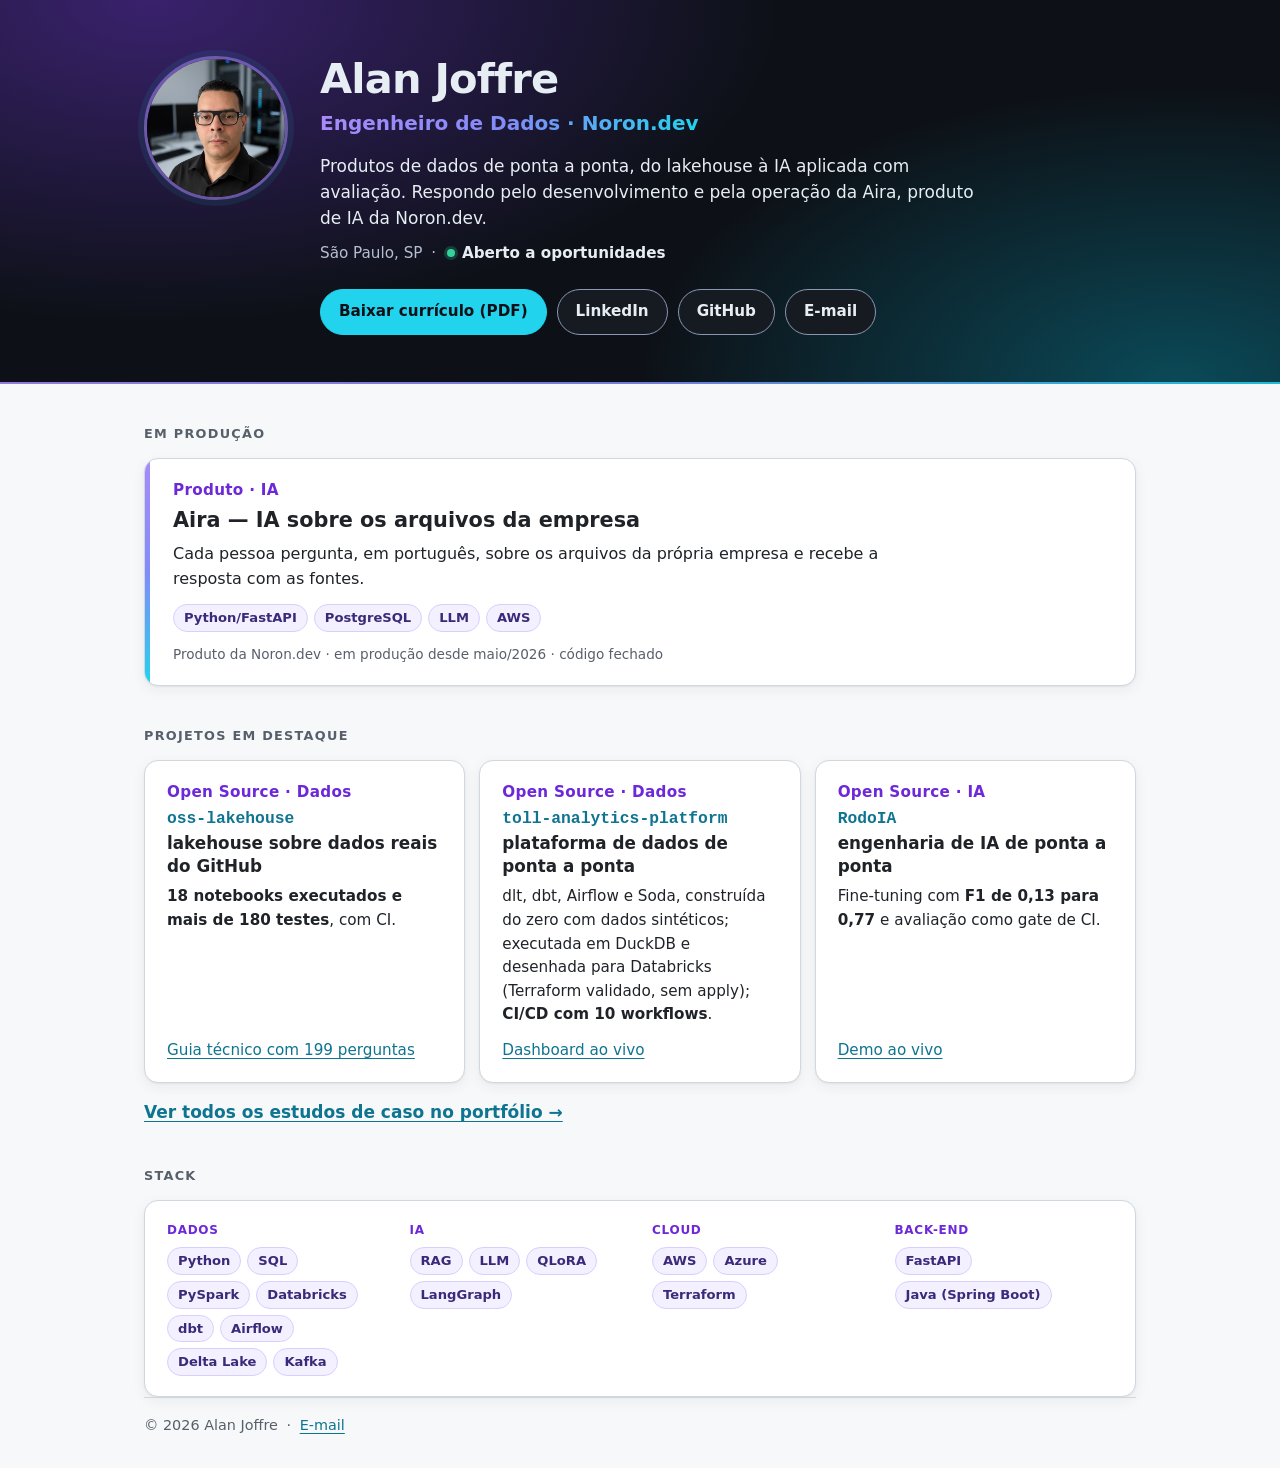
==== commit f0509f6b: "docs: currículo atualizado (guia técnico) e PDF novo Co-Authored-By: Claude Opus 5.5 <noreply@anthro" ====
--- a/index.html
+++ b/index.html
@@ -73,7 +73,7 @@
             <p class="tag">Open Source · Dados</p>
             <h3><a href="https://github.com/alanjoffre/oss-lakehouse" target="_blank" rel="noopener"><span class="repo">oss-lakehouse</span><span class="dash"> — </span><span class="what">lakehouse sobre dados reais do GitHub</span></a></h3>
             <p><strong>18 notebooks executados e mais de 180 testes</strong>, com CI.</p>
-            <p class="more"><a href="https://github.com/alanjoffre/oss-lakehouse/blob/main/GUIA_DE_ESTUDO.md" target="_blank" rel="noopener">Guia de estudo com 199 perguntas</a></p>
+            <p class="more"><a href="https://github.com/alanjoffre/oss-lakehouse/blob/main/GUIA_TECNICO.md" target="_blank" rel="noopener">Guia técnico com 199 perguntas</a></p>
           </article>
 
           <article class="card">
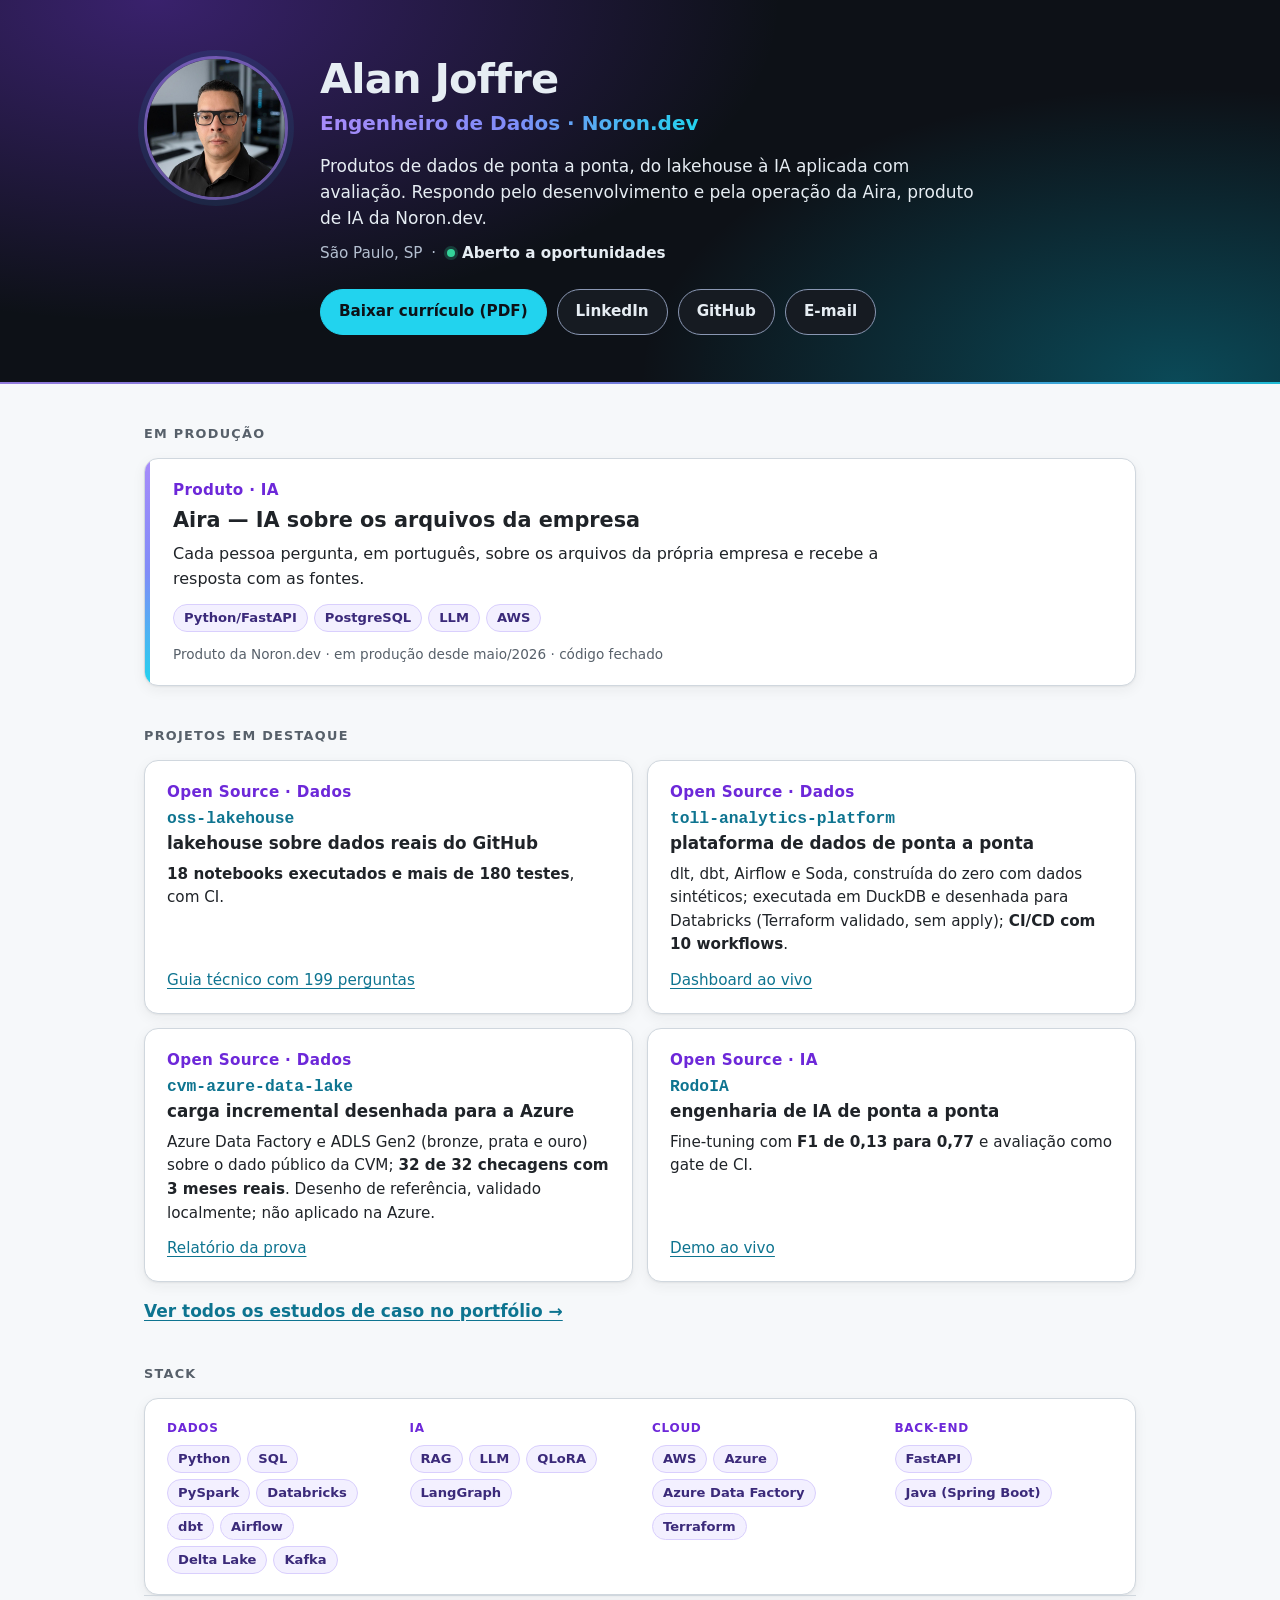
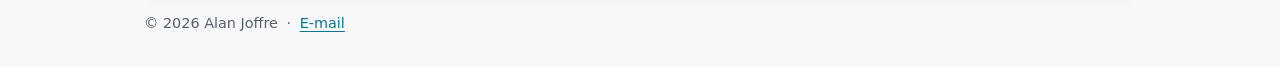
==== commit 7a764ab2: "docs: cvm-azure-data-lake na página e no currículo (html e PDF)" ====
--- a/index.html
+++ b/index.html
@@ -84,6 +84,13 @@
           </article>
 
           <article class="card">
+            <p class="tag">Open Source · Dados</p>
+            <h3><a href="https://github.com/alanjoffre/cvm-azure-data-lake" target="_blank" rel="noopener"><span class="repo">cvm-azure-data-lake</span><span class="dash"> — </span><span class="what">carga incremental desenhada para a Azure</span></a></h3>
+            <p>Azure Data Factory e ADLS Gen2 (bronze, prata e ouro) sobre o dado público da CVM; <strong>32 de 32 checagens com 3 meses reais</strong>. Desenho de referência, validado localmente; não aplicado na Azure.</p>
+            <p class="more"><a href="https://github.com/alanjoffre/cvm-azure-data-lake/blob/main/reports/prova.md" target="_blank" rel="noopener">Relatório da prova</a></p>
+          </article>
+
+          <article class="card">
             <p class="tag">Open Source · IA</p>
             <h3><a href="https://github.com/alanjoffre/rodoia" target="_blank" rel="noopener"><span class="repo">RodoIA</span><span class="dash"> — </span><span class="what">engenharia de IA de ponta a ponta</span></a></h3>
             <p>Fine-tuning com <strong>F1 de 0,13 para 0,77</strong> e avaliação como gate de CI.</p>
@@ -98,7 +105,7 @@
         <dl class="stack card">
           <div><dt>Dados</dt><dd><ul class="chips" role="list"><li>Python</li><li>SQL</li><li>PySpark</li><li>Databricks</li><li>dbt</li><li>Airflow</li><li>Delta Lake</li><li>Kafka</li></ul></dd></div>
           <div><dt>IA</dt><dd><ul class="chips" role="list"><li>RAG</li><li>LLM</li><li>QLoRA</li><li>LangGraph</li></ul></dd></div>
-          <div><dt>Cloud</dt><dd><ul class="chips" role="list"><li>AWS</li><li>Azure</li><li>Terraform</li></ul></dd></div>
+          <div><dt>Cloud</dt><dd><ul class="chips" role="list"><li>AWS</li><li>Azure</li><li>Azure Data Factory</li><li>Terraform</li></ul></dd></div>
           <div><dt>Back-end</dt><dd><ul class="chips" role="list"><li>FastAPI</li><li>Java (Spring Boot)</li></ul></dd></div>
         </dl>
       </section>
--- a/style.css
+++ b/style.css
@@ -184,7 +184,7 @@
 
 /* Computador */
 @media (min-width: 880px) {
-  .projects { grid-template-columns: repeat(3, 1fr); }
+  .projects { grid-template-columns: repeat(2, 1fr); }
   .stack { grid-template-columns: repeat(4, 1fr); gap: 24px; }
 }
 
